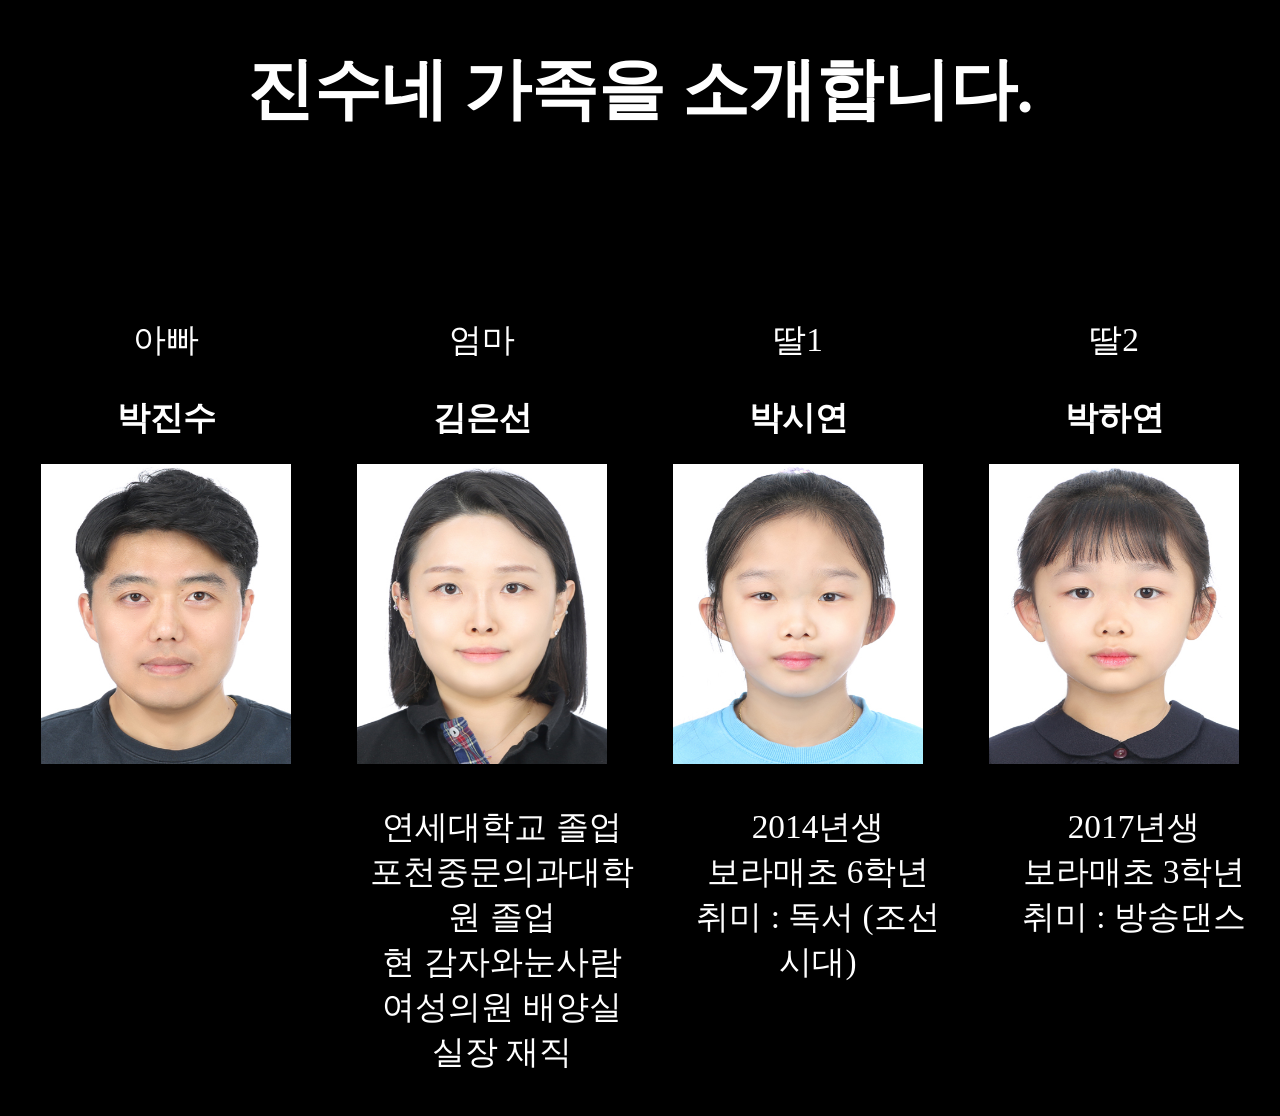
==== family.html @ 8792b658 "프로필 업뎃" ====
<!DOCTYPE html>
<html lang="ko">
<head>
<meta charset="utf-8">

<title>family</title>

<style type="text/css">
*{background: black; color:white; font-size: 25pt;}
.family {margin-top: 150px; display: flex; justify-content: center;}
.info {text-align: center; font-size: 2rem}
.name {text-align: center; width: 25%;}
ul{list-style: none;}
</style>
</head>
<body>

<h1 class="info">진수네 가족을 소개합니다.</h1>

<div class="family">
<div class="name">
<p>아빠</p>
<h1>박진수</h1>
<img src="jin.jpg" height="300" width="250"  alt="박진수 증명사진">
</div>

<div class="name">
<p>엄마</p>
<h1>김은선</h1>
<img src="eun.jpg" height="300" width="250"  alt="김은선 증명사진">
<ul>
<li>연세대학교 졸업</li>
<li>포천중문의과대학원 졸업</li>
<li>현 감자와눈사람 여성의원 배양실 실장 재직</li>
</ul>
</div>

<div class="name">
<p>딸1</p>
<h1>박시연</h1>
<img src="si.jpg" height="300" width="250"  alt="박시연 증명사진">
<ul>
<li>2014년생</li>
<li>보라매초 6학년</li>
<li>취미 : 독서 (조선시대)</li>
</ul>

</div>

<div class="name">
<p>딸2</p>
<h1>박하연</h1>
<img src="ha.jpg" height="300" width="250"  alt="박하연 증명사진">
<ul>
<li>2017년생</li>
<li>보라매초 3학년</li>
<li>취미 :  방송댄스</li>
</ul>

</div>




<div>
</body>
</html>
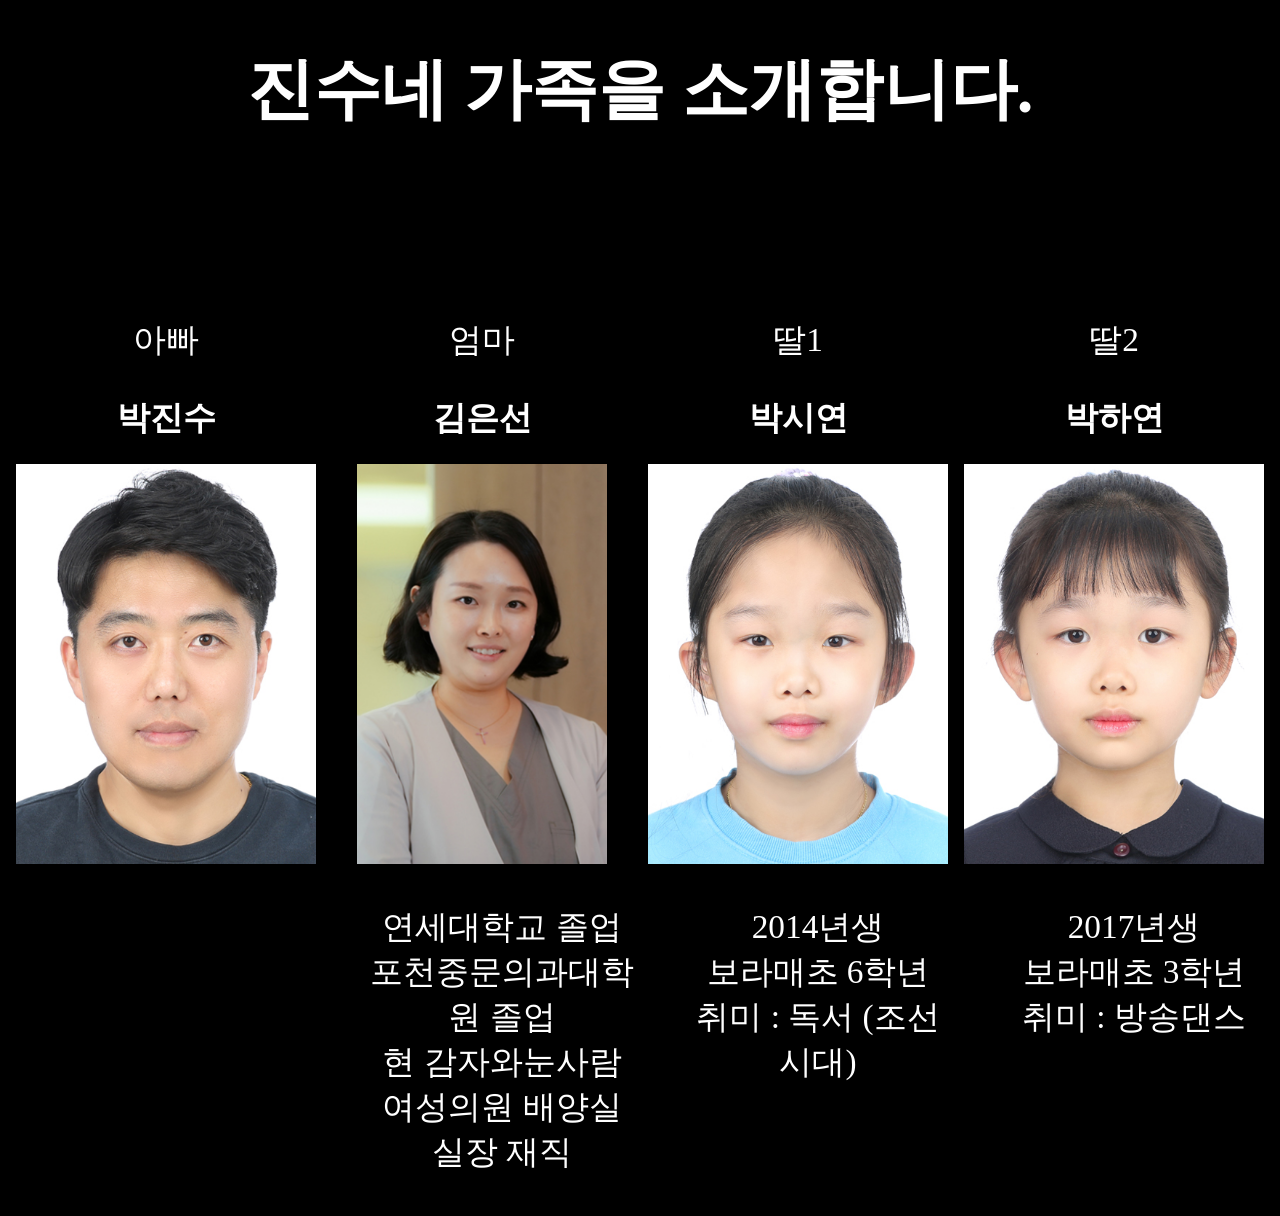
==== commit f536a9b9: "은선 사진 교체" ====
--- a/family.html
+++ b/family.html
@@ -21,13 +21,13 @@
 <div class="name">
 <p>아빠</p>
 <h1>박진수</h1>
-<img src="jin.jpg" height="300" width="250"  alt="박진수 증명사진">
+<img src="jin.jpg" height="400" width="300"  alt="박진수 증명사진">
 </div>
 
 <div class="name">
 <p>엄마</p>
 <h1>김은선</h1>
-<img src="eun.jpg" height="300" width="250"  alt="김은선 증명사진">
+<img src="eunsun.jpg" height="400" width="250"  alt="김은선 증명사진">
 <ul>
 <li>연세대학교 졸업</li>
 <li>포천중문의과대학원 졸업</li>
@@ -38,7 +38,7 @@
 <div class="name">
 <p>딸1</p>
 <h1>박시연</h1>
-<img src="si.jpg" height="300" width="250"  alt="박시연 증명사진">
+<img src="si.jpg" height="400" width="300"  alt="박시연 증명사진">
 <ul>
 <li>2014년생</li>
 <li>보라매초 6학년</li>
@@ -50,7 +50,7 @@
 <div class="name">
 <p>딸2</p>
 <h1>박하연</h1>
-<img src="ha.jpg" height="300" width="250"  alt="박하연 증명사진">
+<img src="ha.jpg" height="400" width="300"  alt="박하연 증명사진">
 <ul>
 <li>2017년생</li>
 <li>보라매초 3학년</li>
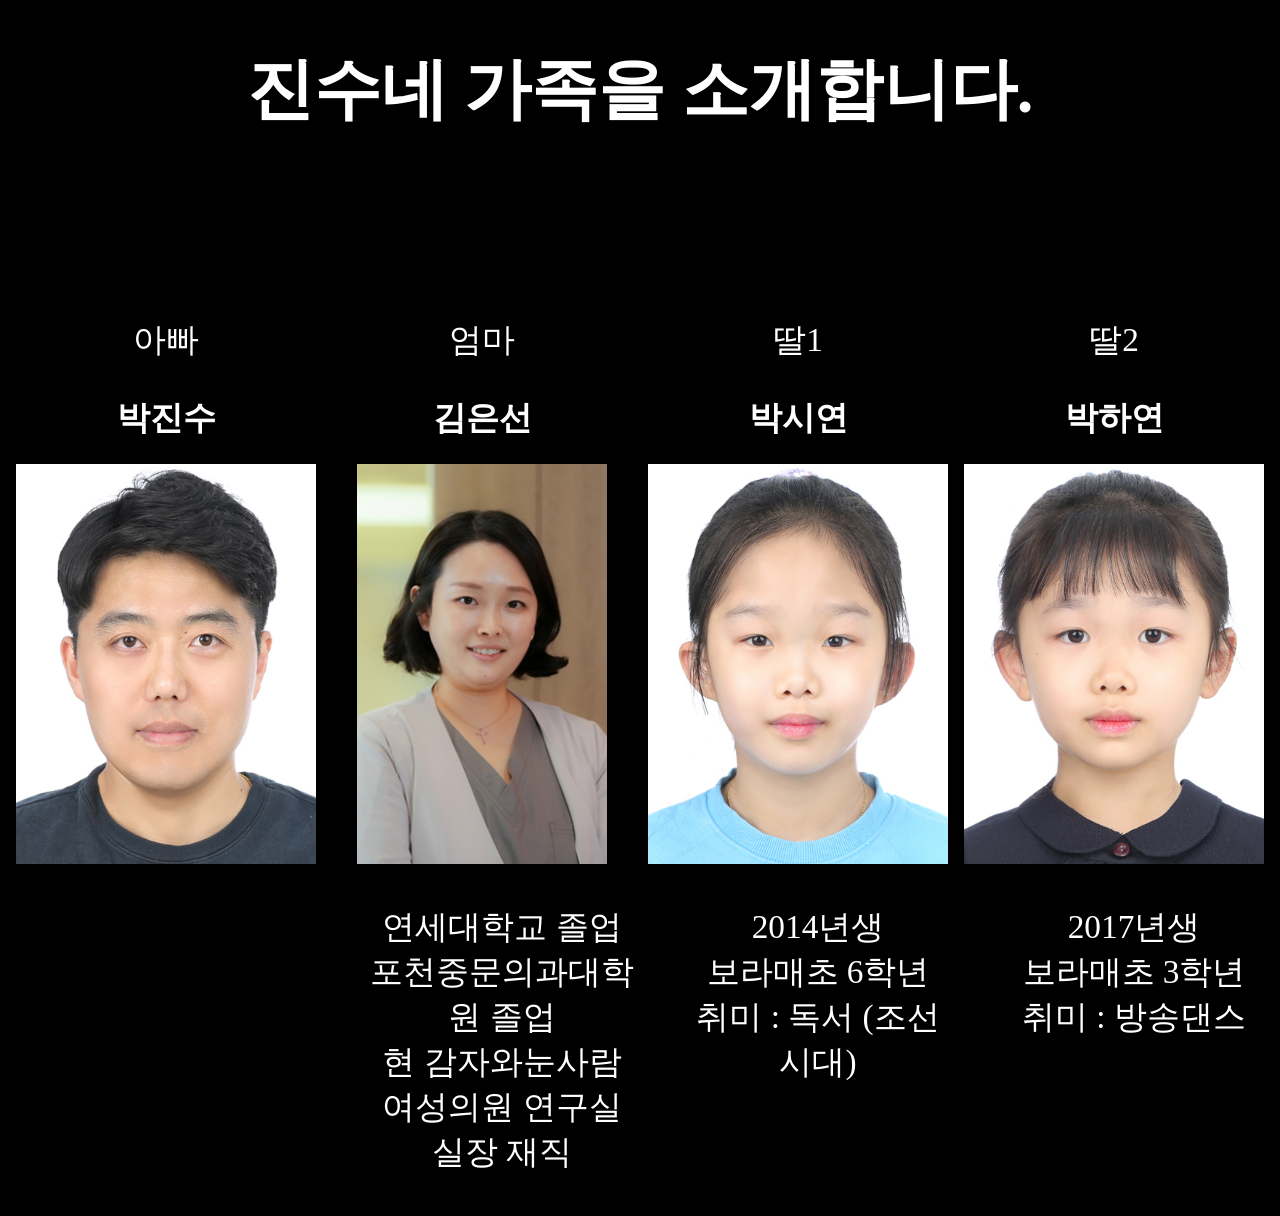
==== commit b17a6ad1: "연구실로 변경 family" ====
--- a/family.html
+++ b/family.html
@@ -31,7 +31,7 @@
 <ul>
 <li>연세대학교 졸업</li>
 <li>포천중문의과대학원 졸업</li>
-<li>현 감자와눈사람 여성의원 배양실 실장 재직</li>
+<li>현 감자와눈사람 여성의원 연구실 실장 재직</li>
 </ul>
 </div>
 
